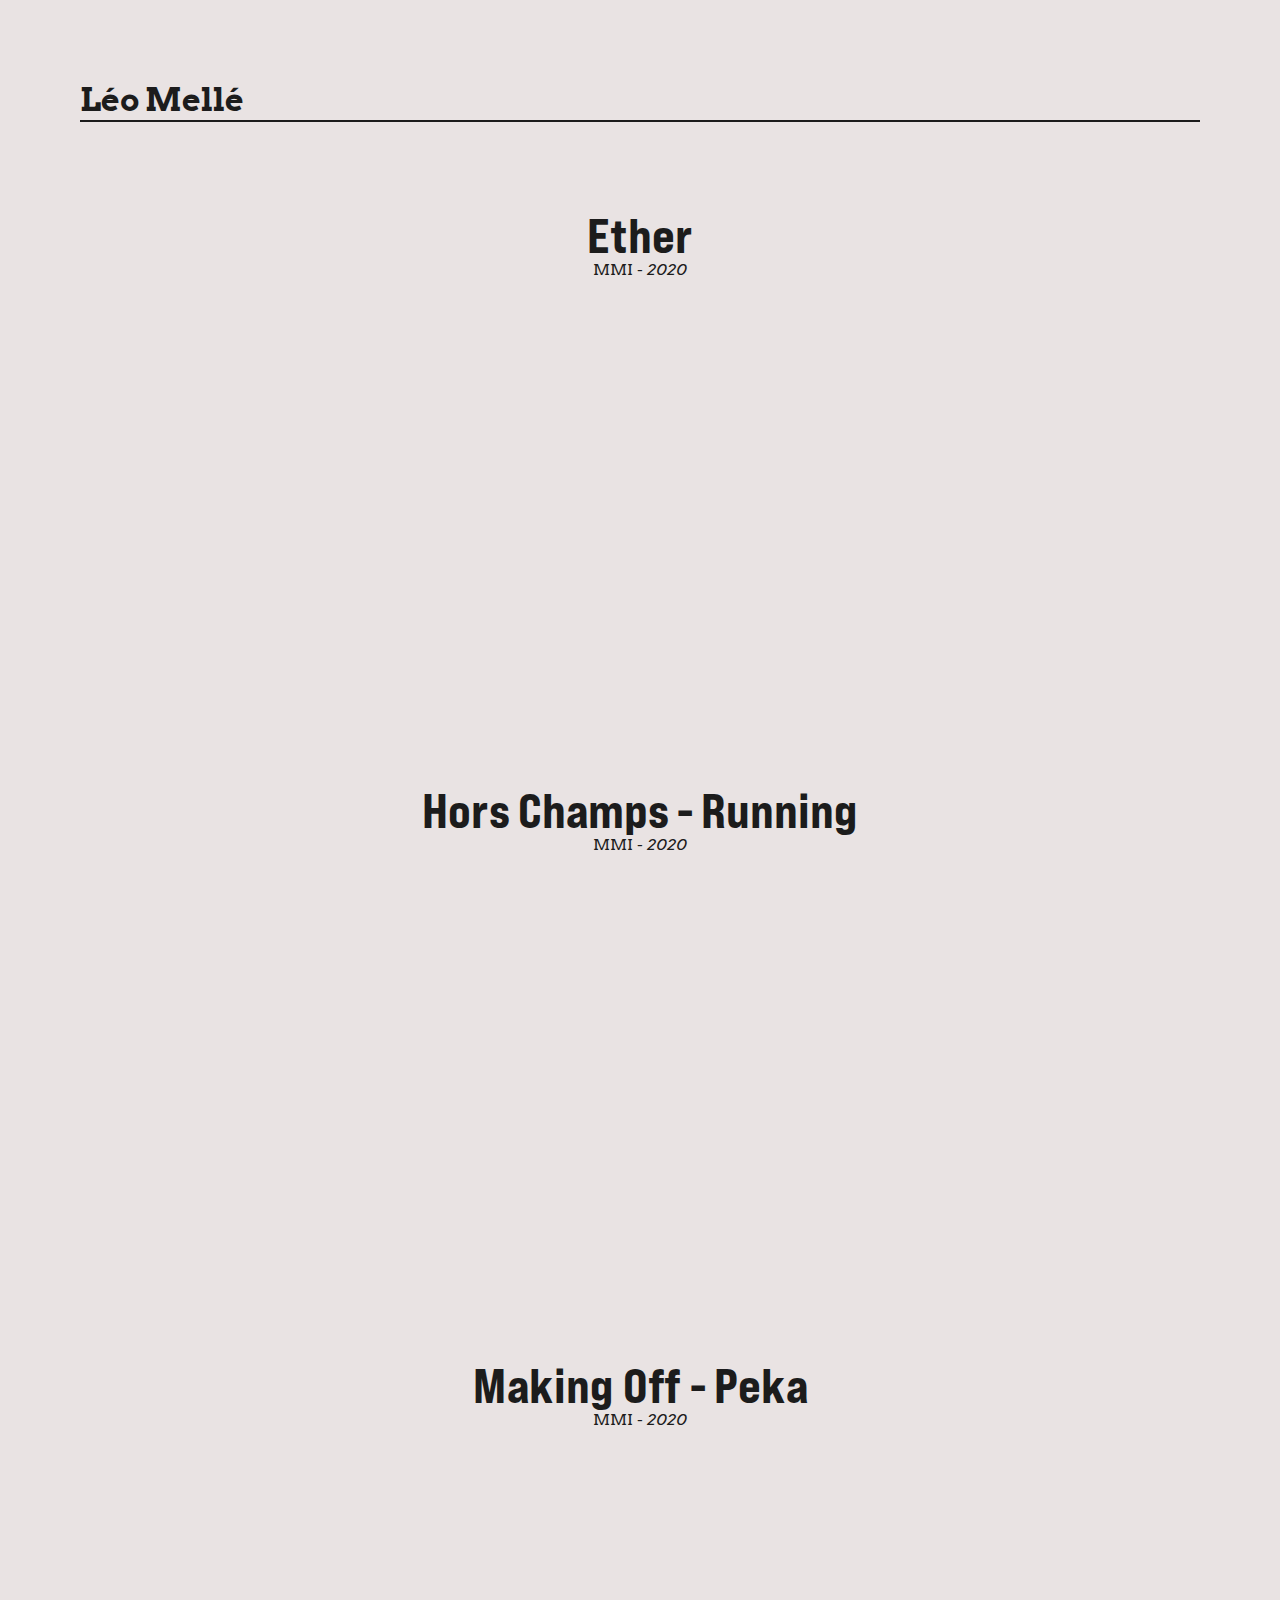
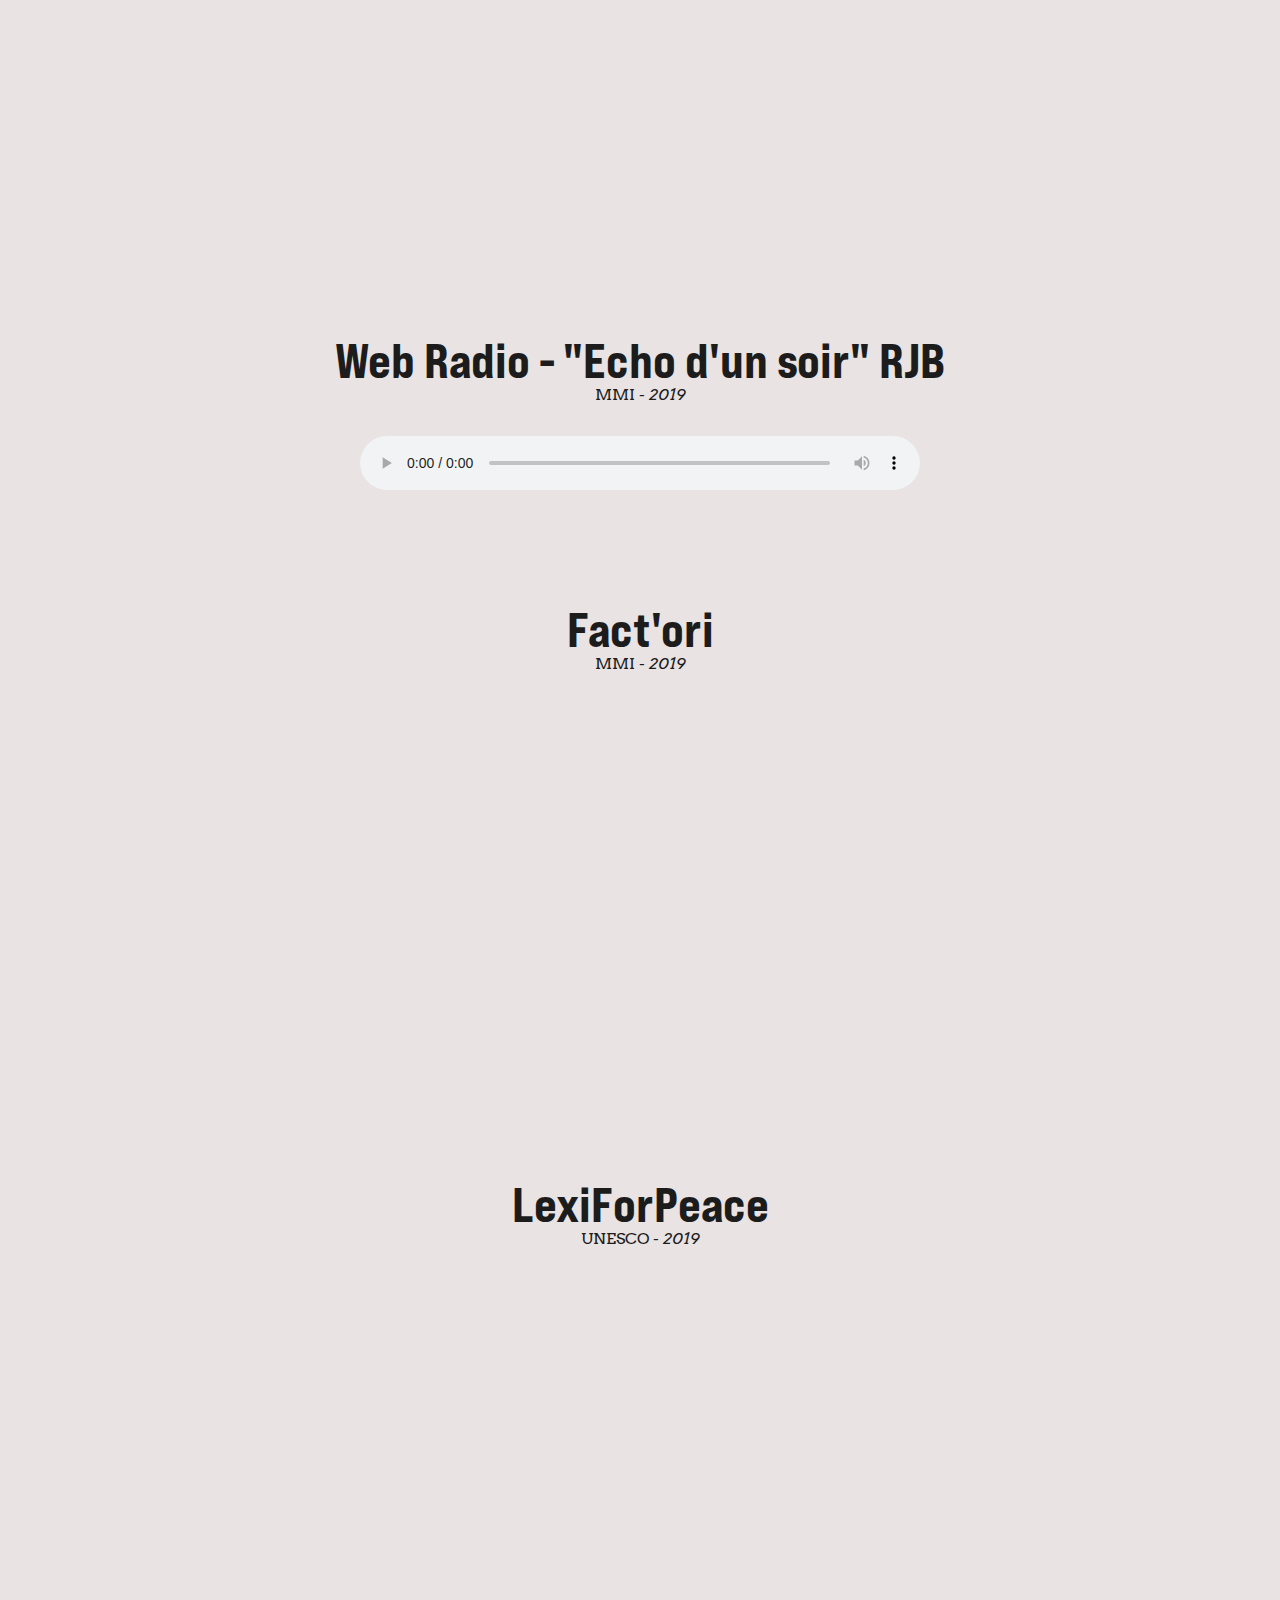
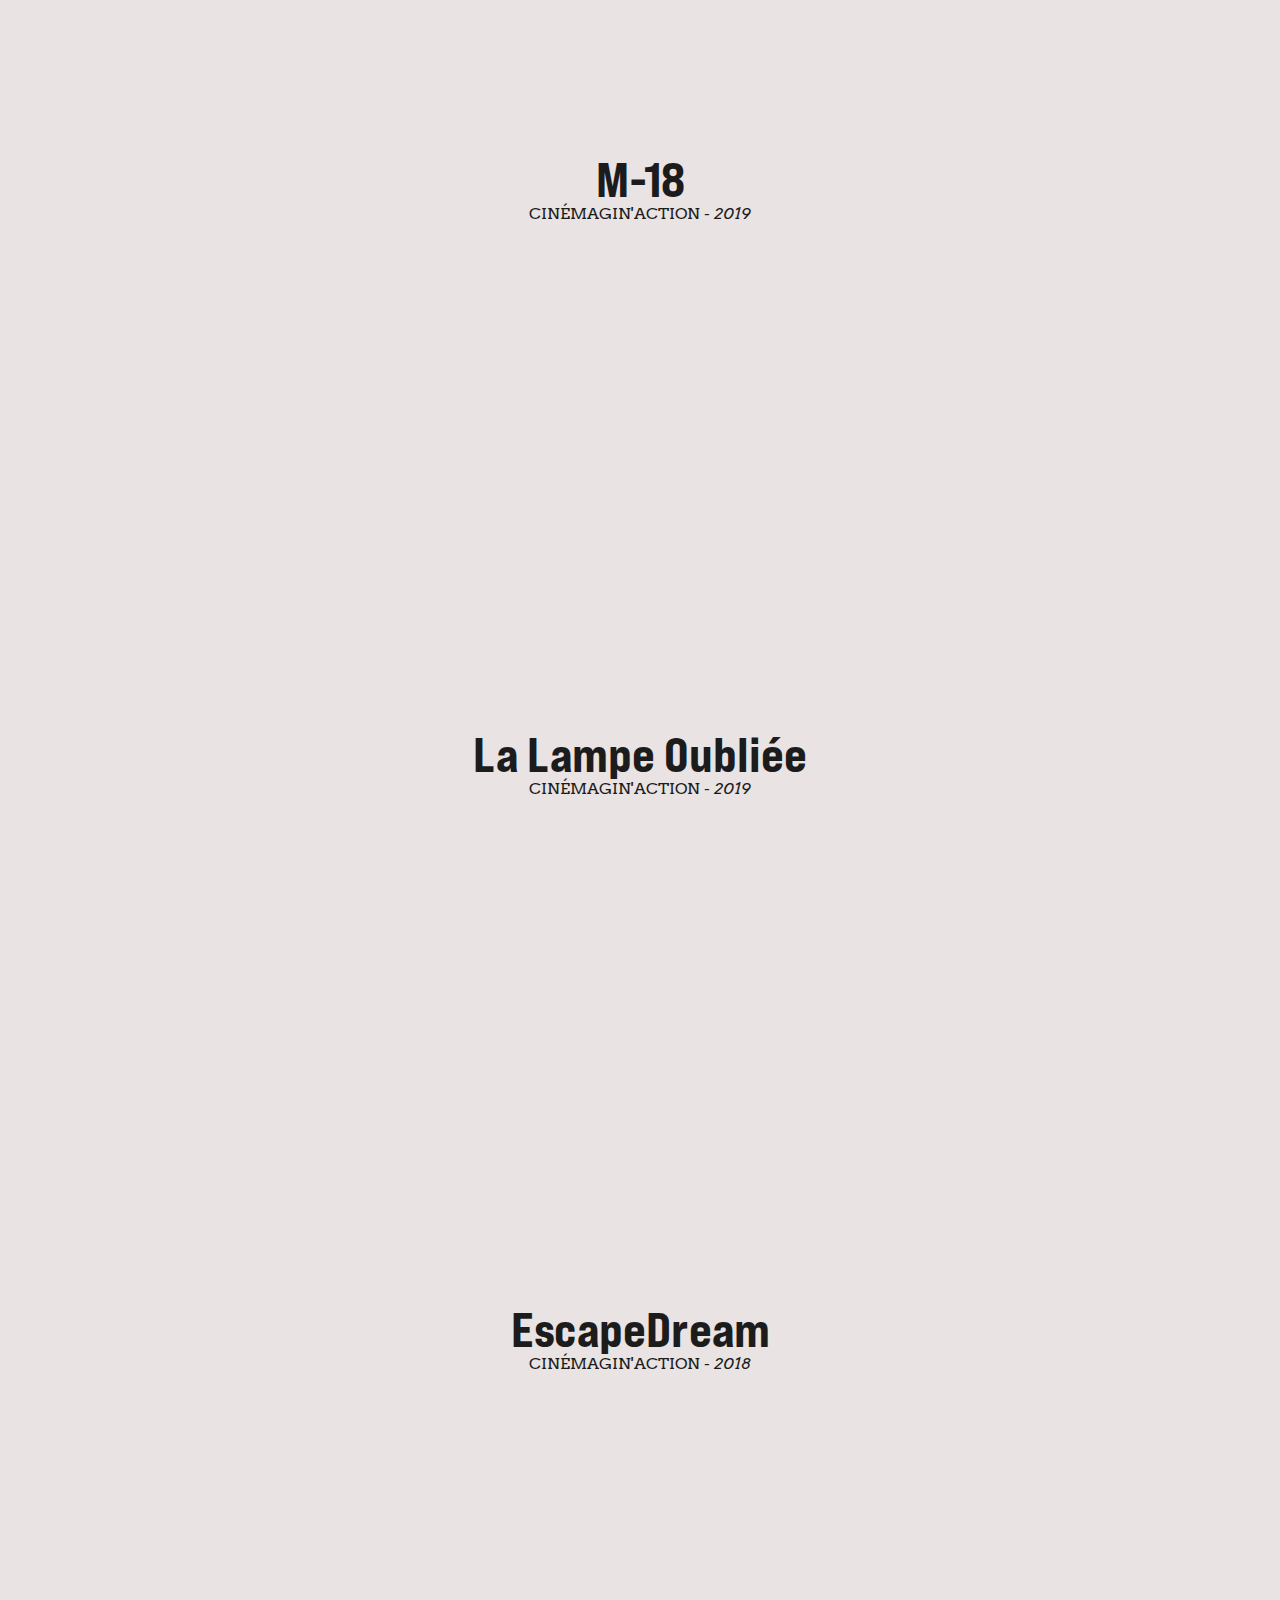
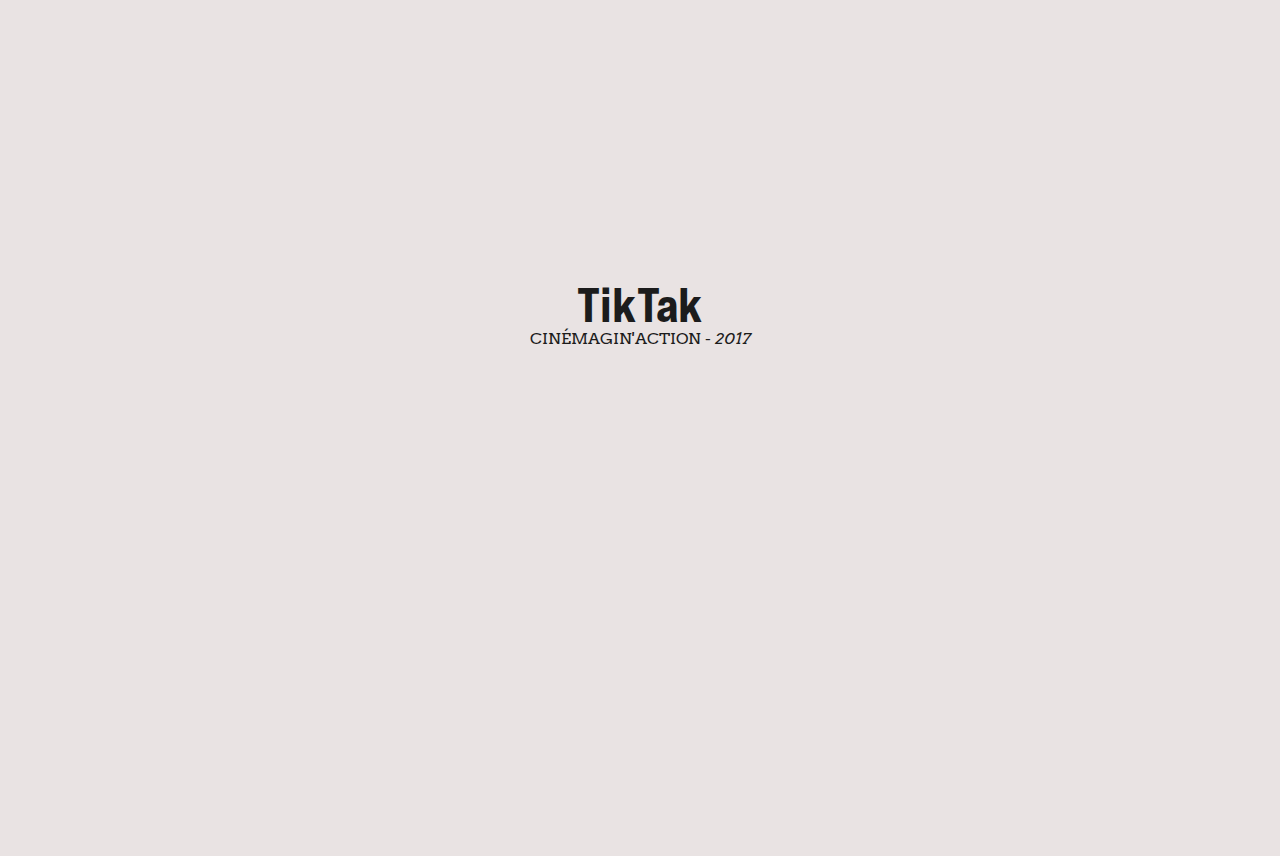
==== projets.html @ 92cd1e91 "first commit" ====
<!DOCTYPE html>
<html lang="fr-FR">
<head>
  <meta charset="UTF-8">
  <title>Léo Mellé - Projets</title>  
  <link rel="icon" href="./img/favicon_black.ico">
  <link rel="stylesheet" href="css/styles.css">
  <link rel="preconnect" href="https://fonts.gstatic.com">
  <link href="https://fonts.googleapis.com/css2?family=Heebo:wght@900&family=Arvo&display=swap" rel="stylesheet">
</head>
<body id="projets">
  <div>
    <h1><span><a id="projets_h1" href="./index.html">Léo Mellé</a></span></h1>
    <div class="barre-h1"></div>
  </div>

  <!-- <div class="projet">
    <h2 class="projet_titre"><a href="./index.html">Making Off</a></h2>
    <p class="projet_label">MMI - <i>2020</i></p>
    <video class="projet_video" src="./img/menu_video.mp4"></video>
  </div> -->

  <div class="content">

    <div class="projet">
      <h2 class="projet_titre"><a href="./index.html">Ether</a></h2>
      <p class="projet_label">MMI - <i>2020</i></p>
      <iframe class="projet_video" src="https://www.youtube.com/embed/uEkFepiy018" width="640" frameborder="0" allowfullscreen></iframe>
    </div>

    <div class="projet">
      <h2 class="projet_titre"><a href="./index.html">Hors Champs - Running</a></h2>
      <p class="projet_label">MMI - <i>2020</i></p>
      <iframe class="projet_video" src="https://www.youtube.com/embed/ntd9VG1TjuE" width="640" frameborder="0" allowfullscreen></iframe>
    </div>

    <div class="projet">
      <h2 class="projet_titre"><a href="./index.html">Making Off - Peka</a></h2>
      <p class="projet_label">MMI - <i>2020</i></p>
      <iframe class="projet_video" src="https://www.youtube.com/embed/4vTFUWbpmX8" width="640" frameborder="0" allowfullscreen></iframe>
    </div>

    <div class="projet">
      <h2 class="projet_titre"><a href="./index.html">Web Radio - "Echo d'un soir" RJB</a></h2>
      <p class="projet_label">MMI - <i>2019</i></p>
      <audio class="projet_audio" src="./files/Web radio - RJB.mp3" controls></audio> 
    </div>

    <div class="projet">
      <h2 class="projet_titre"><a href="./index.html">Fact'ori</a></h2>
      <p class="projet_label">MMI - <i>2019</i></p>
      <iframe class="projet_video" src="https://www.youtube.com/embed/b7x534jVPeY" width="640" frameborder="0" allowfullscreen></iframe>
      
    </div>

    <div class="projet">
      <h2 class="projet_titre"><a href="./index.html">LexiForPeace</a></h2>
      <p class="projet_label">UNESCO - <i>2019</i></p>
      <iframe class="projet_video" src="https://www.youtube.com/embed/EDcI9_38_Us" width="640" frameborder="0" allowfullscreen></iframe>
    </div>

    <div class="projet">
      <h2 class="projet_titre"><a href="./index.html">M-18</a></h2>
      <p class="projet_label">Cinémagin'action - <i>2019</i></p>
      <iframe class="projet_video" src="https://player.vimeo.com/video/370498566" width="640" frameborder="0"allowfullscreen></iframe>
    </div>

    <div class="projet">
      <h2 class="projet_titre"><a href="./index.html">La Lampe Oubliée</a></h2>
      <p class="projet_label">Cinémagin'action - <i>2019</i></p>
      <iframe class="projet_video" src="https://player.vimeo.com/video/347830843" width="640" frameborder="0" allowfullscreen></iframe>
    </div>

    <div class="projet">
      <h2 class="projet_titre"><a href="./index.html">EscapeDream</a></h2>
      <p class="projet_label">Cinémagin'action - <i>2018</i></p>
      <iframe class="projet_video" src="https://player.vimeo.com/video/322430964" width="640" frameborder="0" allowfullscreen></iframe>
    </div>

    <div class="projet">
      <h2 class="projet_titre"><a href="./index.html">TikTak</a></h2>
      <p class="projet_label">Cinémagin'action - <i>2017</i></p>
      <iframe class="projet_video" src="https://player.vimeo.com/video/241073077" width="640" frameborder="0" allowfullscreen></iframe>
    </div>

  </div>
</body>
</html>

<!-- <iframe src="https://player.vimeo.com/video/370498566" width="640" height="360" frameborder="0" allow="autoplay; fullscreen; picture-in-picture" allowfullscreen></iframe>
<p><a href="https://vimeo.com/370498566">R&eacute;forme M-18</a> from <a href="https://vimeo.com/cinemaginaction">cin&eacute;magin&#039;action</a> on <a href="https://vimeo.com">Vimeo</a>.</p> -->
---- css/styles.css ----
@font-face {
	font-family: "Bebas";
	src: url('../fonts/BebasNeuePro-ExpandedExtraBold.ttf');}


* { 
    margin: 0;
    padding: 0;
    box-sizing: border-box;}
body {   
    margin: 5rem 5rem 0rem 5rem;
    font-family: 'Arvo', serif;
    color: #1c1c1c;
    background: rgb(233, 227, 227);}
    #accueil {
        overflow: hidden;}
h1  {
    font-family: 'Arvo', serif;
    font-size: 2rem;
    border-bottom: 2px solid #1c1c1c;}
    #accueil_h1 {
    animation-duration: 1s;
    animation-name: slidein;}
    #projets_h1 {
        text-decoration: none;
        color: #1c1c1c;}


/* Menu */
section {
    position: relative;
    width: 50vw;
    height: 8vw;
    margin: auto;
    margin-top: 5rem;
    margin-bottom: 2rem;
    
    animation-duration: 1s;
    animation-name: apparition;}
    section video {
        top: 0;
        left: 0;
        width: 100%;
        height: 120%;
        opacity: 69%;
        object-fit: cover;}
    #menu_item_1 {
        width: 15%;}
    #menu_item_2 {
        width: 30%;}
    #menu_item_3 {
        width: 45%;}
    section a {
        position: absolute;
        top: 0;
        left: 0;
        width: 101%;
        height: 121%;
        display: flex;
        justify-content: center;
        align-items: center;
        flex-direction: column;
        font-family: 'Bebas';
        text-transform: uppercase;
        text-decoration: none;
        font-size: 10vw;
        line-height: 1em;
        text-align: center;
        color: #1c1c1c;
        background: rgb(233, 227, 227);}
    section :hover {
        mix-blend-mode: multiply;}


/* Content */
.content {
    margin: 10vh 0rem 0rem 0rem;}
    .content video { 
        top: 0;
        left: 0;}
    .projet {
        justify-content: center;
        margin-bottom: 7rem;}
    .projet_titre {
        justify-content: center;
        align-items: center;
        flex-direction: column;
        font-family: 'Bebas';
        font-size: 3rem;
        line-height: 1em;
        text-align: center;}
        .projet_titre a {
            text-decoration: none;
            color: #1c1c1c;}
        .projet_titre :hover {
            text-decoration: underline;}
    .projet_label {
        justify-content: center;
        align-items: center;
        flex-direction: column;
        font-family: 'Arvo', serif;
        font-size: 1rem;
        text-transform: uppercase;
        text-align: center;
        margin-bottom: 2rem;}
    .projet_video {
        width: 50%;
        height: 360px;
        margin-left: 25%;
        margin-right: 25%;}
    .projet_audio {
        width: 50%;
        min-width: 20%;
        margin-left: 25%;
        margin-right: 25%;}


@keyframes slidein {
    from {transform: translateY(-8rem);}
    to {transform: translateY(0px);}}

@keyframes apparition {
    from {transform: translate3d(0px,100%,0px); opacity: 0%;}
    to {transform: translate3d(0px,0px,0px); opacity: 100%;}}
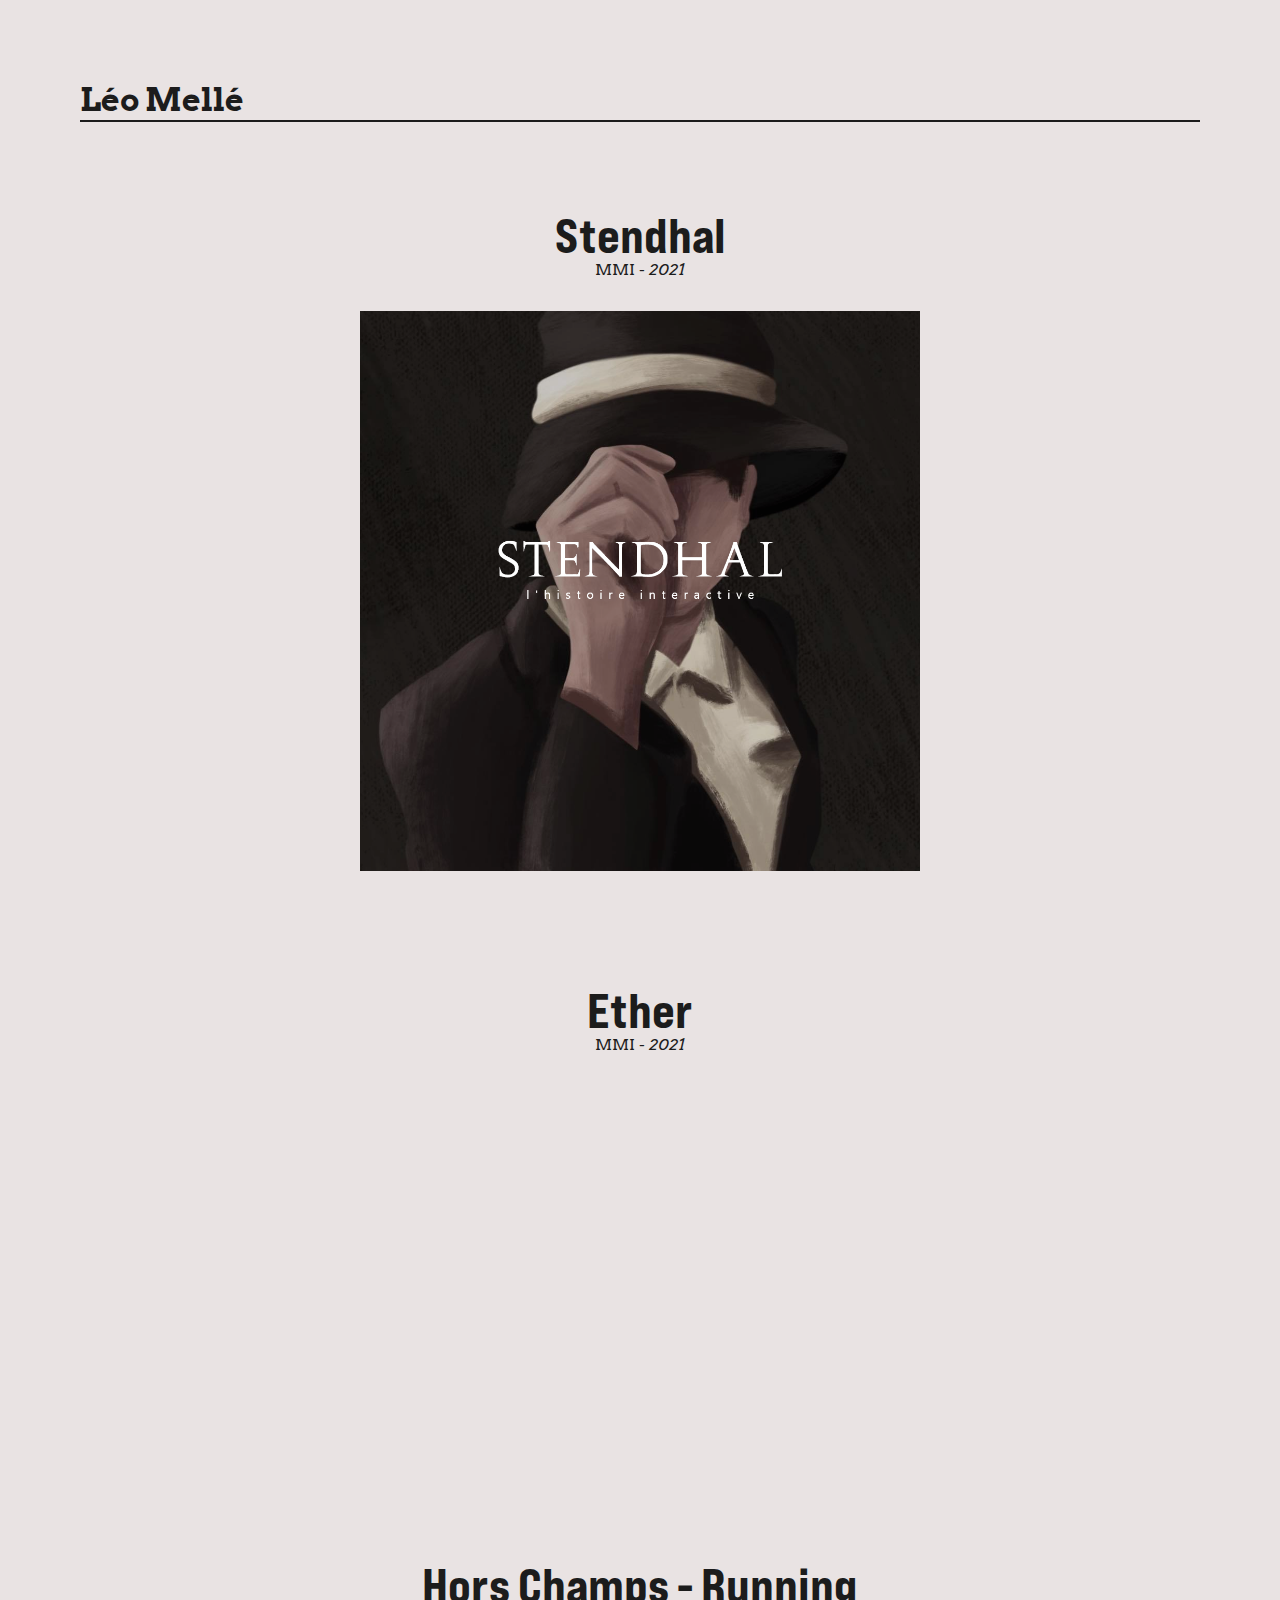
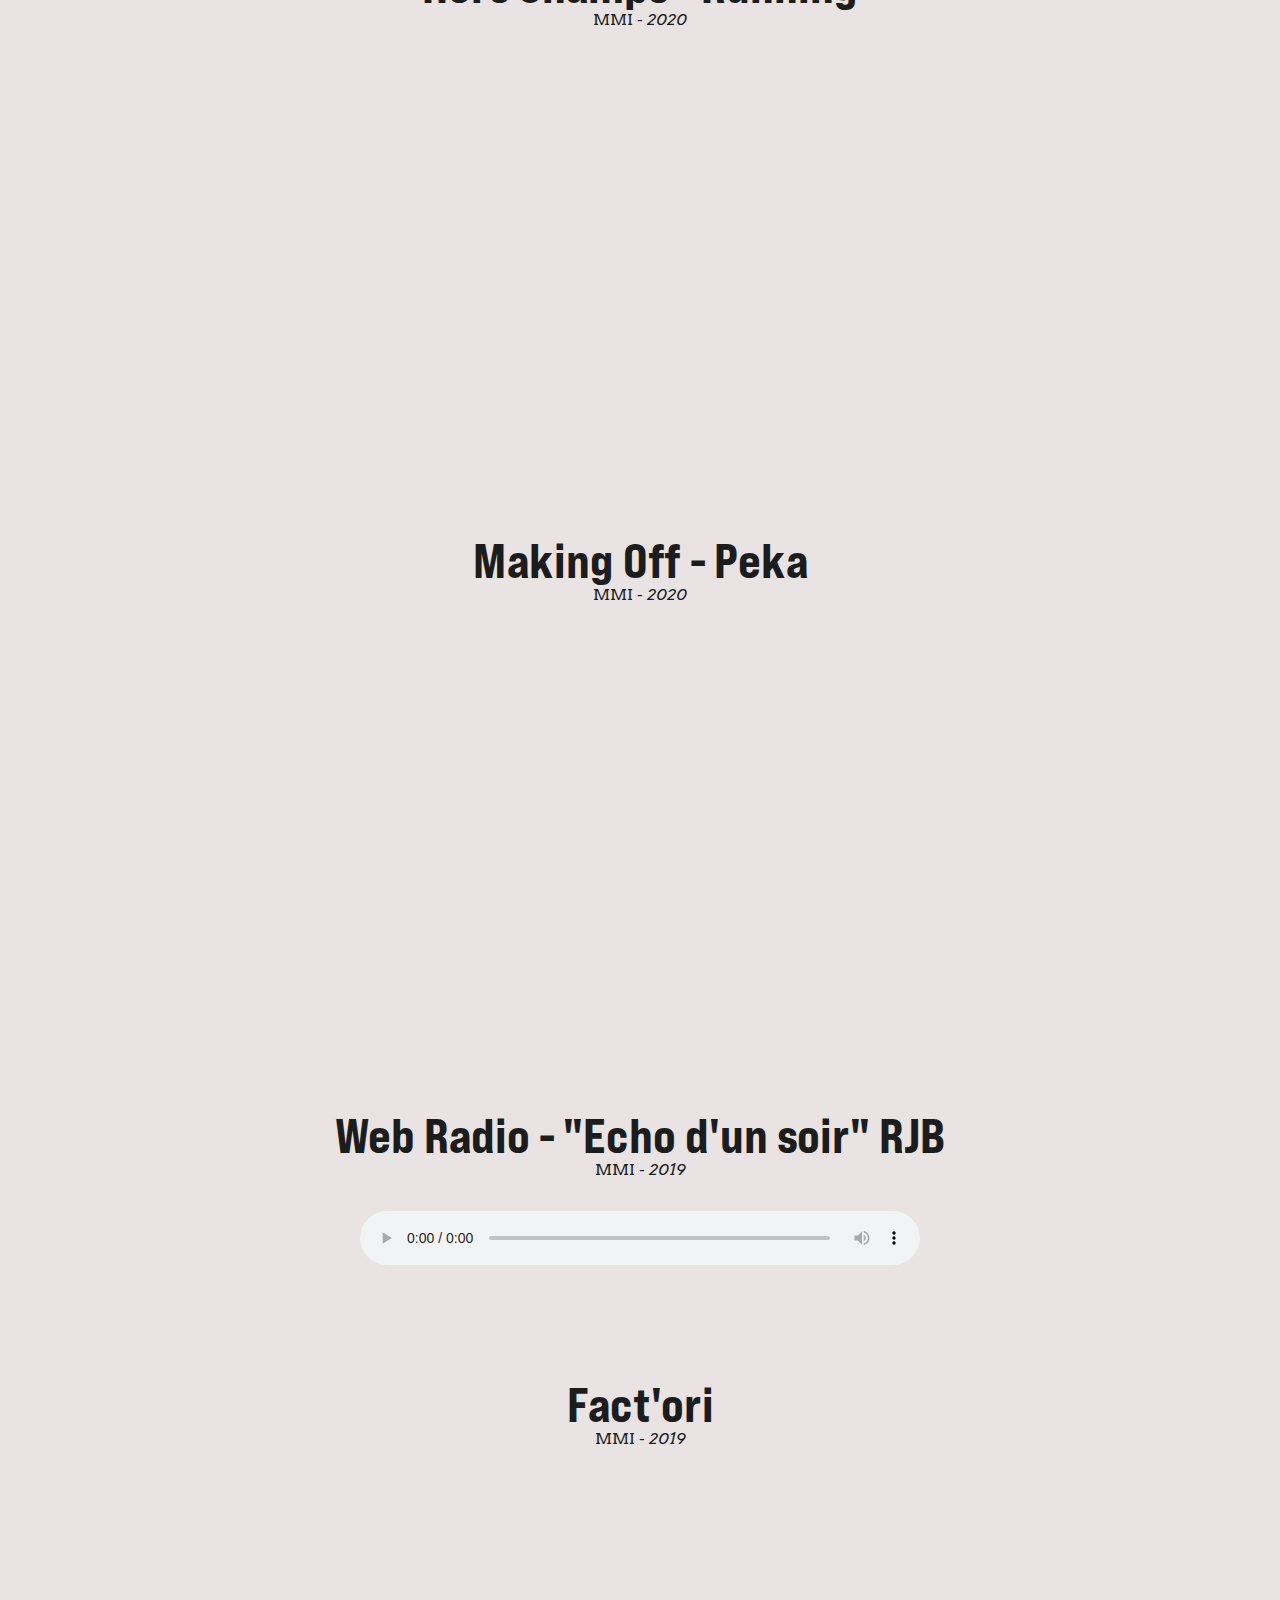
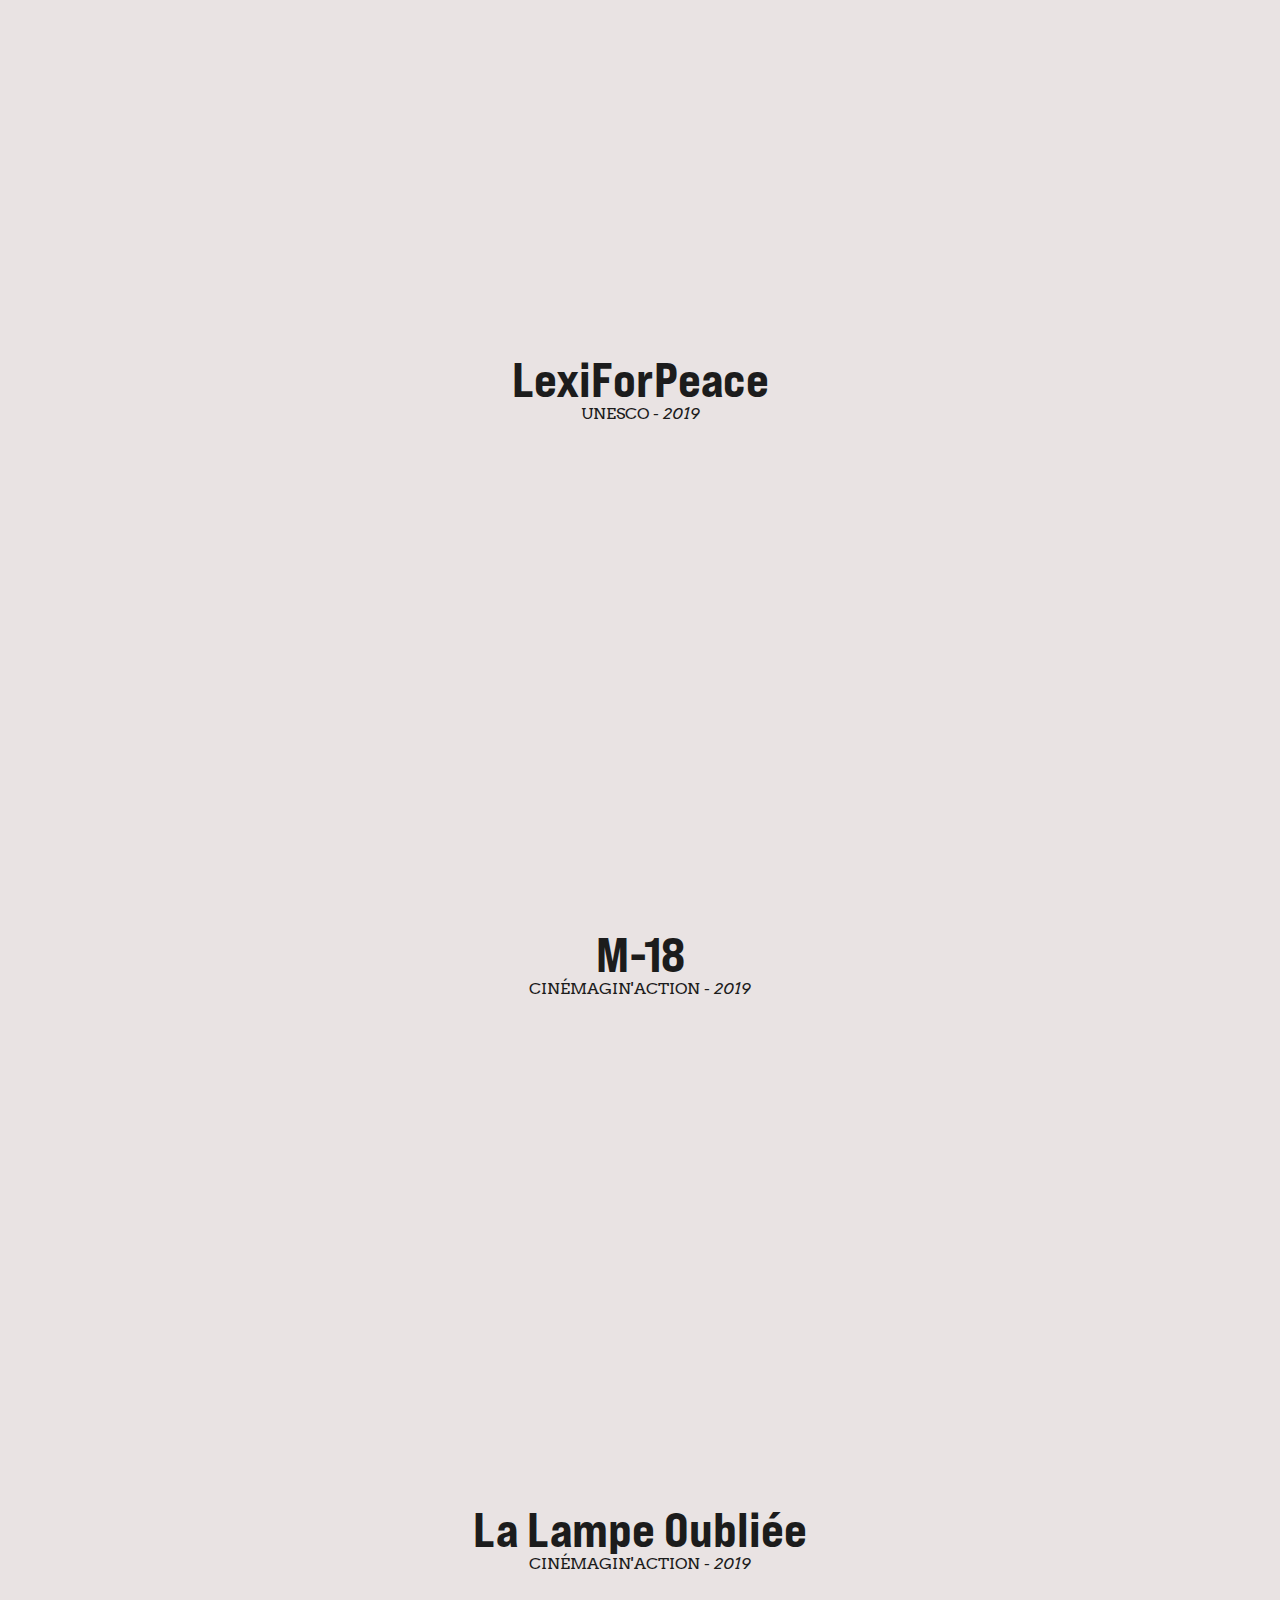
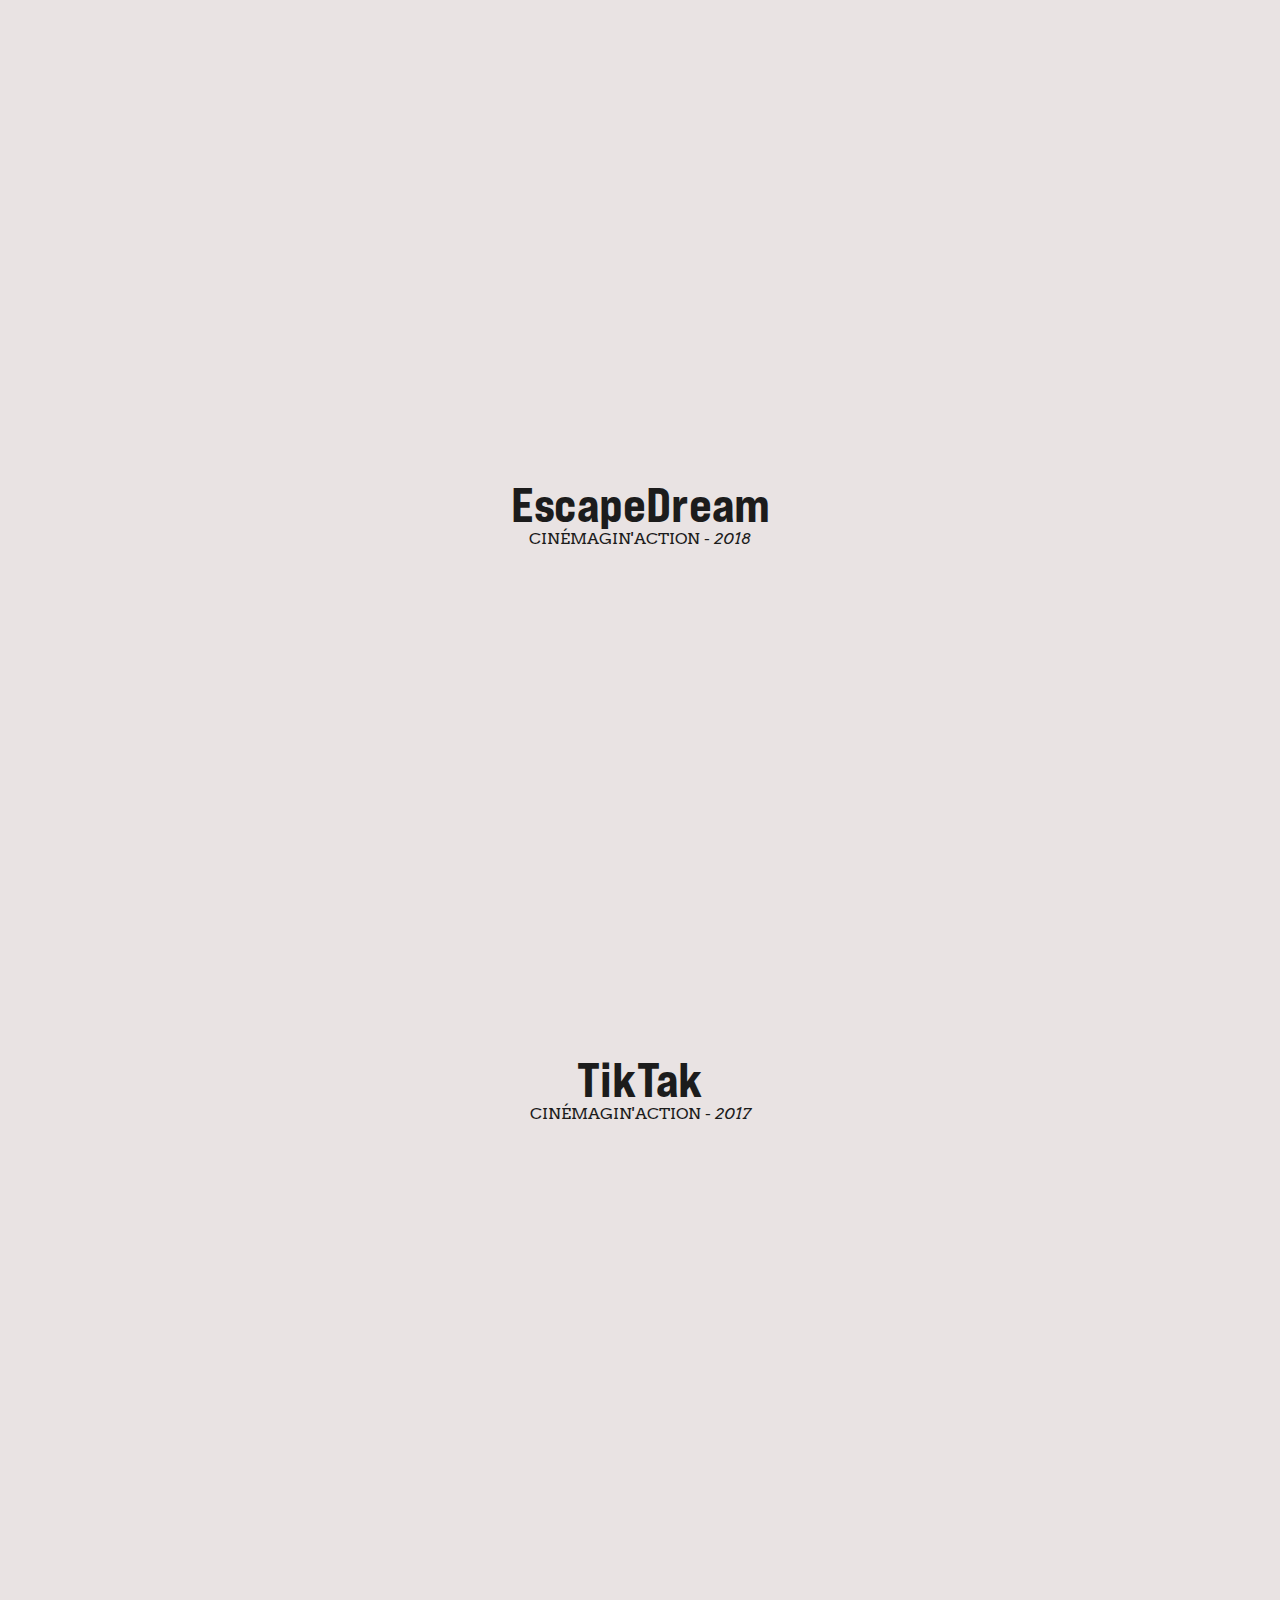
==== commit 48d2e869: "Stendhal" ====
--- a/projets.html
+++ b/projets.html
@@ -23,8 +23,14 @@
   <div class="content">
 
     <div class="projet">
+      <h2 class="projet_titre"><a href="./index.html">Stendhal</a></h2>
+      <p class="projet_label">MMI - <i>2021</i></p>
+      <a target="_blank" href="https://stendhal.netlify.app/"><img class="projet_image" src="./img/Sthendal.png"></a>
+    </div>
+
+    <div class="projet">
       <h2 class="projet_titre"><a href="./index.html">Ether</a></h2>
-      <p class="projet_label">MMI - <i>2020</i></p>
+      <p class="projet_label">MMI - <i>2021</i></p>
       <iframe class="projet_video" src="https://www.youtube.com/embed/uEkFepiy018" width="640" frameborder="0" allowfullscreen></iframe>
     </div>
 
--- a/css/styles.css
+++ b/css/styles.css
@@ -113,6 +113,11 @@
         min-width: 20%;
         margin-left: 25%;
         margin-right: 25%;}
+    .projet_image {
+        width: 50%;
+        height: 50%;
+        margin-left: 25%;
+        margin-right: 25%;}
 
 
 @keyframes slidein {
